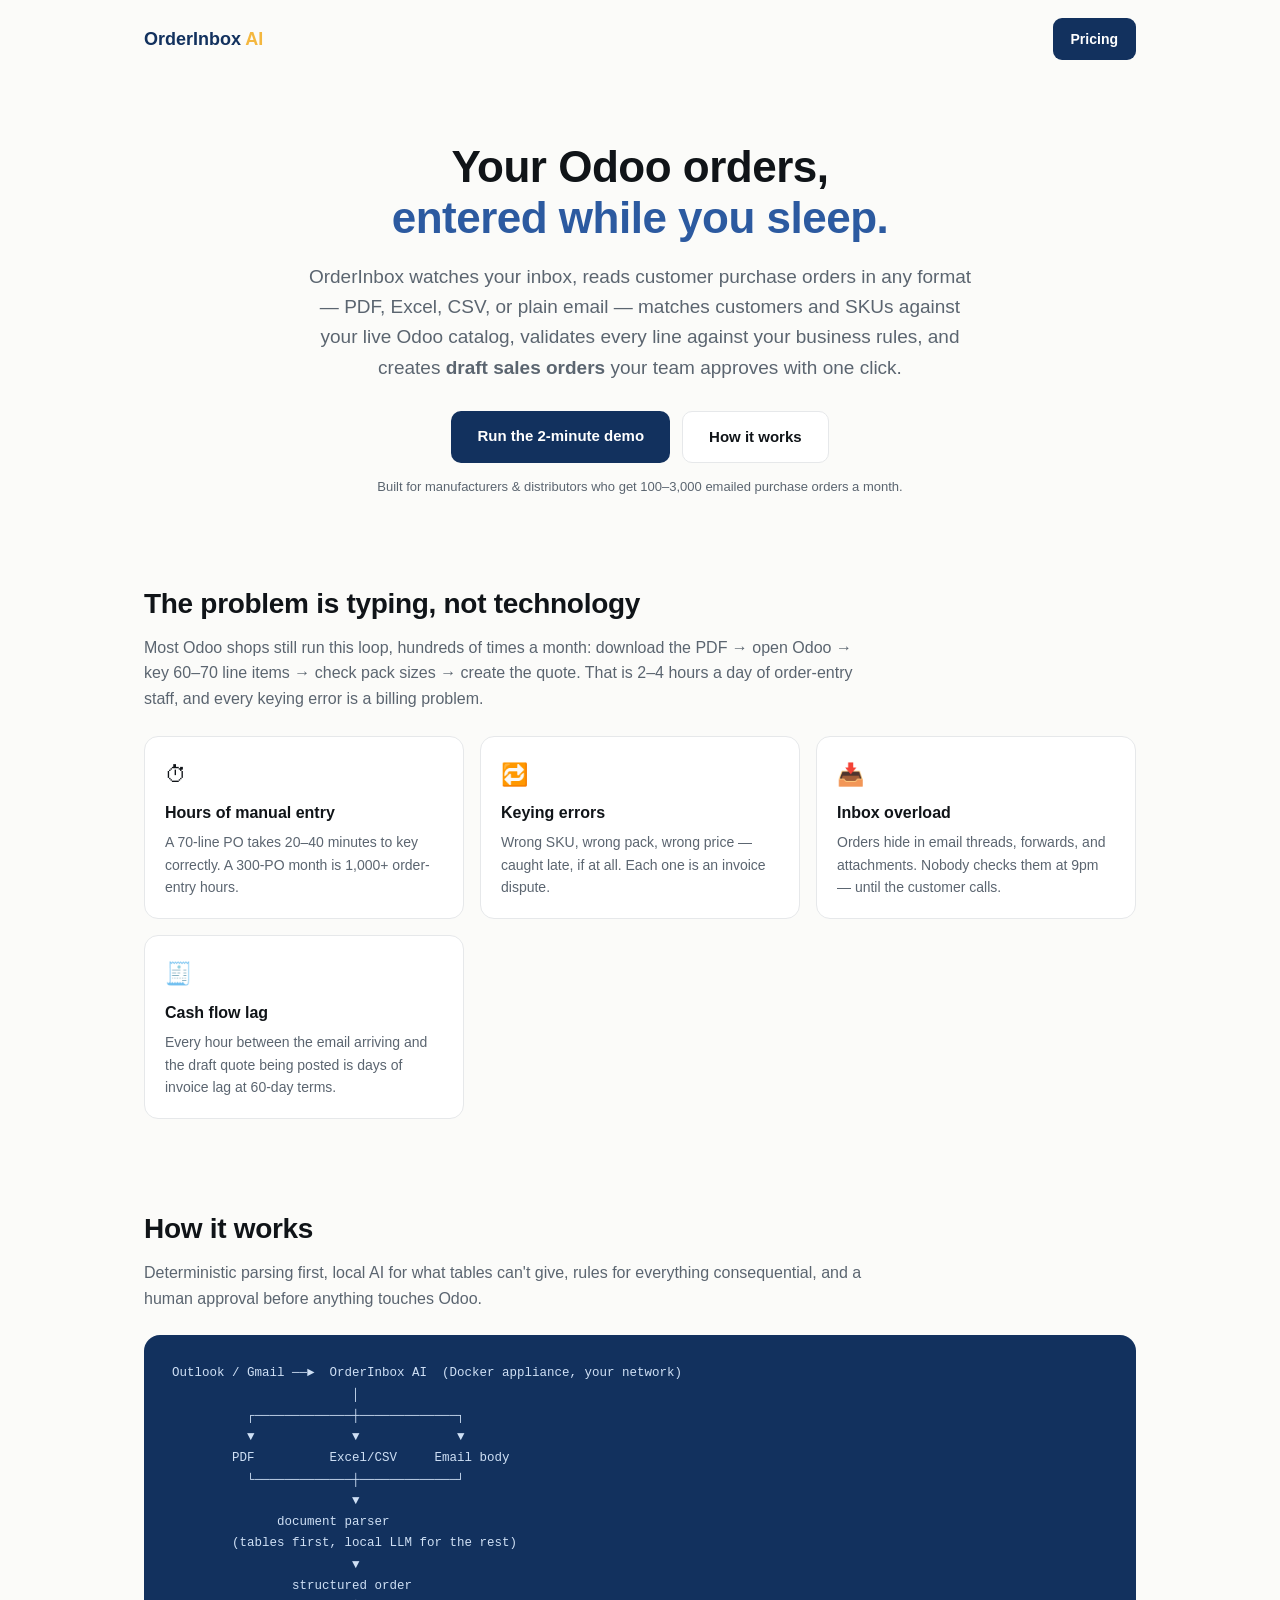
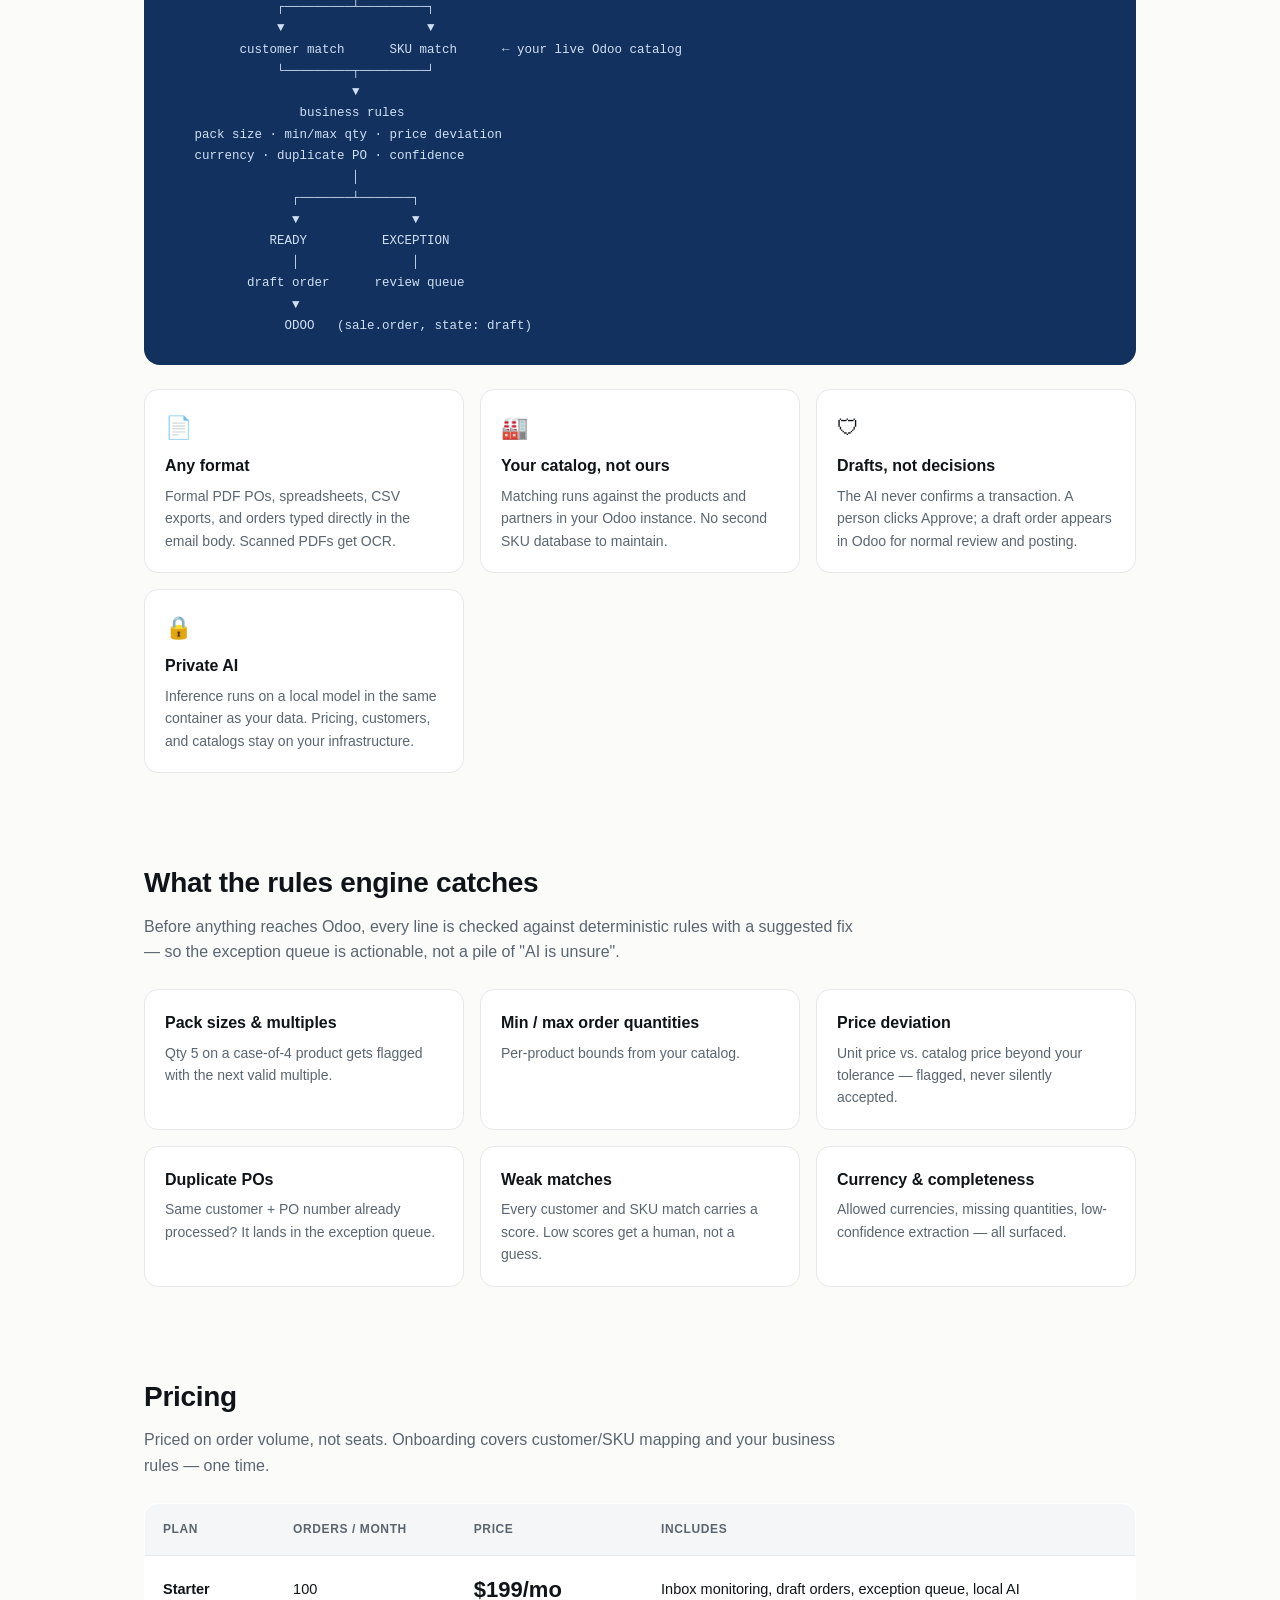
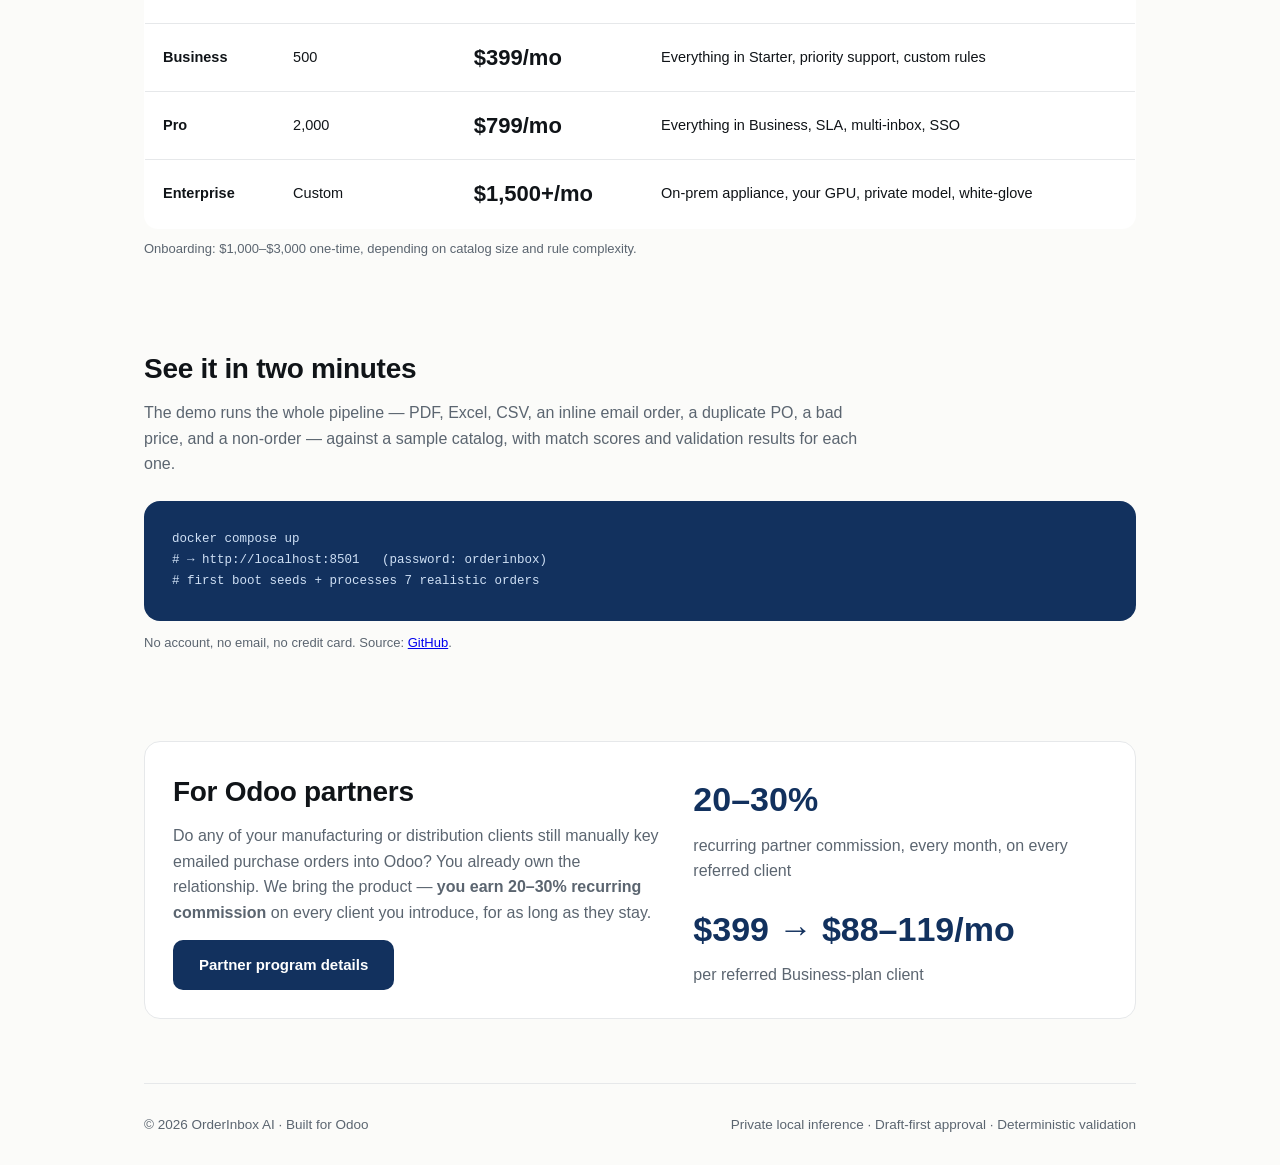
==== site/index.html @ aa154812 "OrderInbox AI v0.1.0 — unattended AI order entry for Odoo - Inbox monitoring (IMAP/Gmail) with idemp" ====
<!DOCTYPE html>
<html lang="en">
<head>
<meta charset="utf-8">
<meta name="viewport" content="width=device-width, initial-scale=1">
<title>OrderInbox AI — AI order entry for Odoo</title>
<meta name="description" content="OrderInbox AI watches your inbox, reads customer purchase orders (PDF, Excel, CSV, email), matches customers and SKUs against your Odoo catalog, validates business rules, and creates draft sales orders for one-click approval. Private, local AI.">
<style>
:root{--ink:#101418;--muted:#5b6570;--bg:#fbfbf9;--panel:#fff;--line:#e6e8ea;--brand:#12315e;--brand2:#2c5aa0;--ok:#0e7a5f;--accent:#f4b73f}
*{box-sizing:border-box;margin:0}
body{font-family:-apple-system,"Segoe UI",Roboto,Inter,Arial,sans-serif;color:var(--ink);background:var(--bg);line-height:1.6}
.wrap{max-width:1040px;margin:0 auto;padding:0 24px}
nav{display:flex;justify-content:space-between;align-items:center;padding:18px 0}
.logo{font-weight:800;font-size:18px;color:var(--brand)}
.logo span{color:var(--accent)}
nav a.cta{background:var(--brand);color:#fff;padding:10px 18px;border-radius:9px;text-decoration:none;font-weight:600;font-size:14px}
header{padding:64px 0 40px;text-align:center}
h1{font-size:44px;line-height:1.15;letter-spacing:-.5px;margin-bottom:18px}
h1 em{font-style:normal;color:var(--brand2)}
.sub{font-size:19px;color:var(--muted);max-width:680px;margin:0 auto 28px}
.cta-row{display:flex;gap:12px;justify-content:center;flex-wrap:wrap;margin-bottom:14px}
.btn{display:inline-block;padding:13px 26px;border-radius:10px;font-weight:700;text-decoration:none;font-size:15px}
.btn.p{background:var(--brand);color:#fff}
.btn.s{background:#fff;border:1.5px solid var(--line);color:var(--ink)}
.fine{font-size:13px;color:var(--muted)}
section{padding:44px 0}
h2{font-size:28px;margin-bottom:8px;letter-spacing:-.3px}
.lead{color:var(--muted);margin-bottom:24px;max-width:720px}
.grid{display:grid;grid-template-columns:repeat(auto-fit,minmax(240px,1fr));gap:16px}
.card{background:var(--panel);border:1px solid var(--line);border-radius:14px;padding:20px}
.card h3{font-size:16px;margin-bottom:6px}
.card p{font-size:14px;color:var(--muted)}
.card .ico{font-size:22px;margin-bottom:8px}
.flow{background:var(--brand);color:#dbe6f5;border-radius:16px;padding:28px;font-size:14px}
.flow pre{font-family:ui-monospace,Menlo,Consolas,monospace;font-size:12.5px;line-height:1.7;color:#cfe0f5;overflow:auto}
table.plans{width:100%;border-collapse:collapse;background:#fff;border:1px solid var(--line);border-radius:14px;overflow:hidden}
table.plans th,table.plans td{padding:16px 18px;text-align:left;border-bottom:1px solid var(--line);font-size:14.5px}
table.plans th{background:#f4f6f8;font-size:12px;text-transform:uppercase;letter-spacing:.05em;color:var(--muted)}
table.plans td.price{font-size:22px;font-weight:800}
table.plans tr:last-child td{border-bottom:none}
.tag{display:inline-block;background:#eef4ee;color:var(--ok);font-size:12px;font-weight:700;padding:3px 10px;border-radius:99px;margin-left:8px}
.partner{background:#fff;border:1px solid var(--line);border-radius:16px;padding:28px;display:grid;grid-template-columns:1.2fr 1fr;gap:24px}
.stat{font-size:34px;font-weight:800;color:var(--brand)}
footer{border-top:1px solid var(--line);padding:30px 0;margin-top:20px;color:var(--muted);font-size:13.5px;display:flex;justify-content:space-between;flex-wrap:wrap;gap:10px}
@media(max-width:760px){.partner{grid-template-columns:1fr}h1{font-size:32px}}
</style>
</head>
<body>
<div class="wrap">
  <nav>
    <div class="logo">OrderInbox<span> AI</span></div>
    <a class="cta" href="#pricing">Pricing</a>
  </nav>

  <header>
    <h1>Your Odoo orders,<br><em>entered while you sleep.</em></h1>
    <p class="sub">OrderInbox watches your inbox, reads customer purchase orders in any format — PDF, Excel, CSV, or plain email — matches customers and SKUs against your live Odoo catalog, validates every line against your business rules, and creates <b>draft sales orders</b> your team approves with one click.</p>
    <div class="cta-row">
      <a class="btn p" href="#demo">Run the 2-minute demo</a>
      <a class="btn s" href="#how">How it works</a>
    </div>
    <p class="fine">Built for manufacturers &amp; distributors who get 100–3,000 emailed purchase orders a month.</p>
  </header>

  <section>
    <h2>The problem is typing, not technology</h2>
    <p class="lead">Most Odoo shops still run this loop, hundreds of times a month: download the PDF → open Odoo → key 60–70 line items → check pack sizes → create the quote. That is 2–4 hours a day of order-entry staff, and every keying error is a billing problem.</p>
    <div class="grid">
      <div class="card"><div class="ico">⏱</div><h3>Hours of manual entry</h3><p>A 70-line PO takes 20–40 minutes to key correctly. A 300-PO month is 1,000+ order-entry hours.</p></div>
      <div class="card"><div class="ico">🔁</div><h3>Keying errors</h3><p>Wrong SKU, wrong pack, wrong price — caught late, if at all. Each one is an invoice dispute.</p></div>
      <div class="card"><div class="ico">📥</div><h3>Inbox overload</h3><p>Orders hide in email threads, forwards, and attachments. Nobody checks them at 9pm — until the customer calls.</p></div>
      <div class="card"><div class="ico">🧾</div><h3>Cash flow lag</h3><p>Every hour between the email arriving and the draft quote being posted is days of invoice lag at 60-day terms.</p></div>
    </div>
  </section>

  <section id="how">
    <h2>How it works</h2>
    <p class="lead">Deterministic parsing first, local AI for what tables can't give, rules for everything consequential, and a human approval before anything touches Odoo.</p>
    <div class="flow"><pre>
Outlook / Gmail ──►  OrderInbox AI  (Docker appliance, your network)
                        │
          ┌─────────────┼─────────────┐
          ▼             ▼             ▼
        PDF          Excel/CSV     Email body
          └─────────────┼─────────────┘
                        ▼
              document parser
        (tables first, local LLM for the rest)
                        ▼
                structured order
              ┌─────────┴─────────┐
              ▼                   ▼
         customer match      SKU match      ← your live Odoo catalog
              └─────────┬─────────┘
                        ▼
                 business rules
   pack size · min/max qty · price deviation
   currency · duplicate PO · confidence
                        │
                ┌───────┴───────┐
                ▼               ▼
             READY          EXCEPTION
                │               │
          draft order      review queue
                ▼
               ODOO   (sale.order, state: draft)
</pre></div>
    <div class="grid" style="margin-top:24px">
      <div class="card"><div class="ico">📄</div><h3>Any format</h3><p>Formal PDF POs, spreadsheets, CSV exports, and orders typed directly in the email body. Scanned PDFs get OCR.</p></div>
      <div class="card"><div class="ico">🏭</div><h3>Your catalog, not ours</h3><p>Matching runs against the products and partners in your Odoo instance. No second SKU database to maintain.</p></div>
      <div class="card"><div class="ico">🛡</div><h3>Drafts, not decisions</h3><p>The AI never confirms a transaction. A person clicks Approve; a draft order appears in Odoo for normal review and posting.</p></div>
      <div class="card"><div class="ico">🔒</div><h3>Private AI</h3><p>Inference runs on a local model in the same container as your data. Pricing, customers, and catalogs stay on your infrastructure.</p></div>
    </div>
  </section>

  <section>
    <h2>What the rules engine catches</h2>
    <p class="lead">Before anything reaches Odoo, every line is checked against deterministic rules with a suggested fix — so the exception queue is actionable, not a pile of "AI is unsure".</p>
    <div class="grid">
      <div class="card"><h3>Pack sizes &amp; multiples</h3><p>Qty 5 on a case-of-4 product gets flagged with the next valid multiple.</p></div>
      <div class="card"><h3>Min / max order quantities</h3><p>Per-product bounds from your catalog.</p></div>
      <div class="card"><h3>Price deviation</h3><p>Unit price vs. catalog price beyond your tolerance — flagged, never silently accepted.</p></div>
      <div class="card"><h3>Duplicate POs</h3><p>Same customer + PO number already processed? It lands in the exception queue.</p></div>
      <div class="card"><h3>Weak matches</h3><p>Every customer and SKU match carries a score. Low scores get a human, not a guess.</p></div>
      <div class="card"><h3>Currency &amp; completeness</h3><p>Allowed currencies, missing quantities, low-confidence extraction — all surfaced.</p></div>
    </div>
  </section>

  <section id="pricing">
    <h2>Pricing</h2>
    <p class="lead">Priced on order volume, not seats. Onboarding covers customer/SKU mapping and your business rules — one time.</p>
    <table class="plans">
      <tr><th>Plan</th><th>Orders / month</th><th>Price</th><th>Includes</th></tr>
      <tr><td><b>Starter</b></td><td>100</td><td class="price">$199/mo</td><td>Inbox monitoring, draft orders, exception queue, local AI</td></tr>
      <tr><td><b>Business</b></td><td>500</td><td class="price">$399/mo</td><td>Everything in Starter, priority support, custom rules</td></tr>
      <tr><td><b>Pro</b></td><td>2,000</td><td class="price">$799/mo</td><td>Everything in Business, SLA, multi-inbox, SSO</td></tr>
      <tr><td><b>Enterprise</b></td><td>Custom</td><td class="price">$1,500+/mo</td><td>On-prem appliance, your GPU, private model, white-glove</td></tr>
    </table>
    <p class="fine" style="margin-top:10px">Onboarding: $1,000–$3,000 one-time, depending on catalog size and rule complexity.</p>
  </section>

  <section id="demo">
    <h2>See it in two minutes</h2>
    <p class="lead">The demo runs the whole pipeline — PDF, Excel, CSV, an inline email order, a duplicate PO, a bad price, and a non-order — against a sample catalog, with match scores and validation results for each one.</p>
    <div class="flow"><pre>
docker compose up
# → http://localhost:8501   (password: orderinbox)
# first boot seeds + processes 7 realistic orders</pre></div>
    <p class="fine" style="margin-top:12px">No account, no email, no credit card. Source: <a href="#">GitHub</a>.</p>
  </section>

  <section>
    <div class="partner">
      <div>
        <h2>For Odoo partners</h2>
        <p class="lead" style="margin-bottom:14px">Do any of your manufacturing or distribution clients still manually key emailed purchase orders into Odoo? You already own the relationship. We bring the product — <b>you earn 20–30% recurring commission</b> on every client you introduce, for as long as they stay.</p>
        <a class="btn p" href="#">Partner program details</a>
      </div>
      <div style="align-self:center">
        <div class="stat">20–30%</div>
        <p class="lead" style="margin:6px 0 18px">recurring partner commission, every month, on every referred client</p>
        <div class="stat">$399 → $88–119/mo</div>
        <p class="lead" style="margin:6px 0 0">per referred Business-plan client</p>
      </div>
    </div>
  </section>

  <footer>
    <span>© 2026 OrderInbox AI · Built for Odoo</span>
    <span>Private local inference · Draft-first approval · Deterministic validation</span>
  </footer>
</div>
</body>
</html>
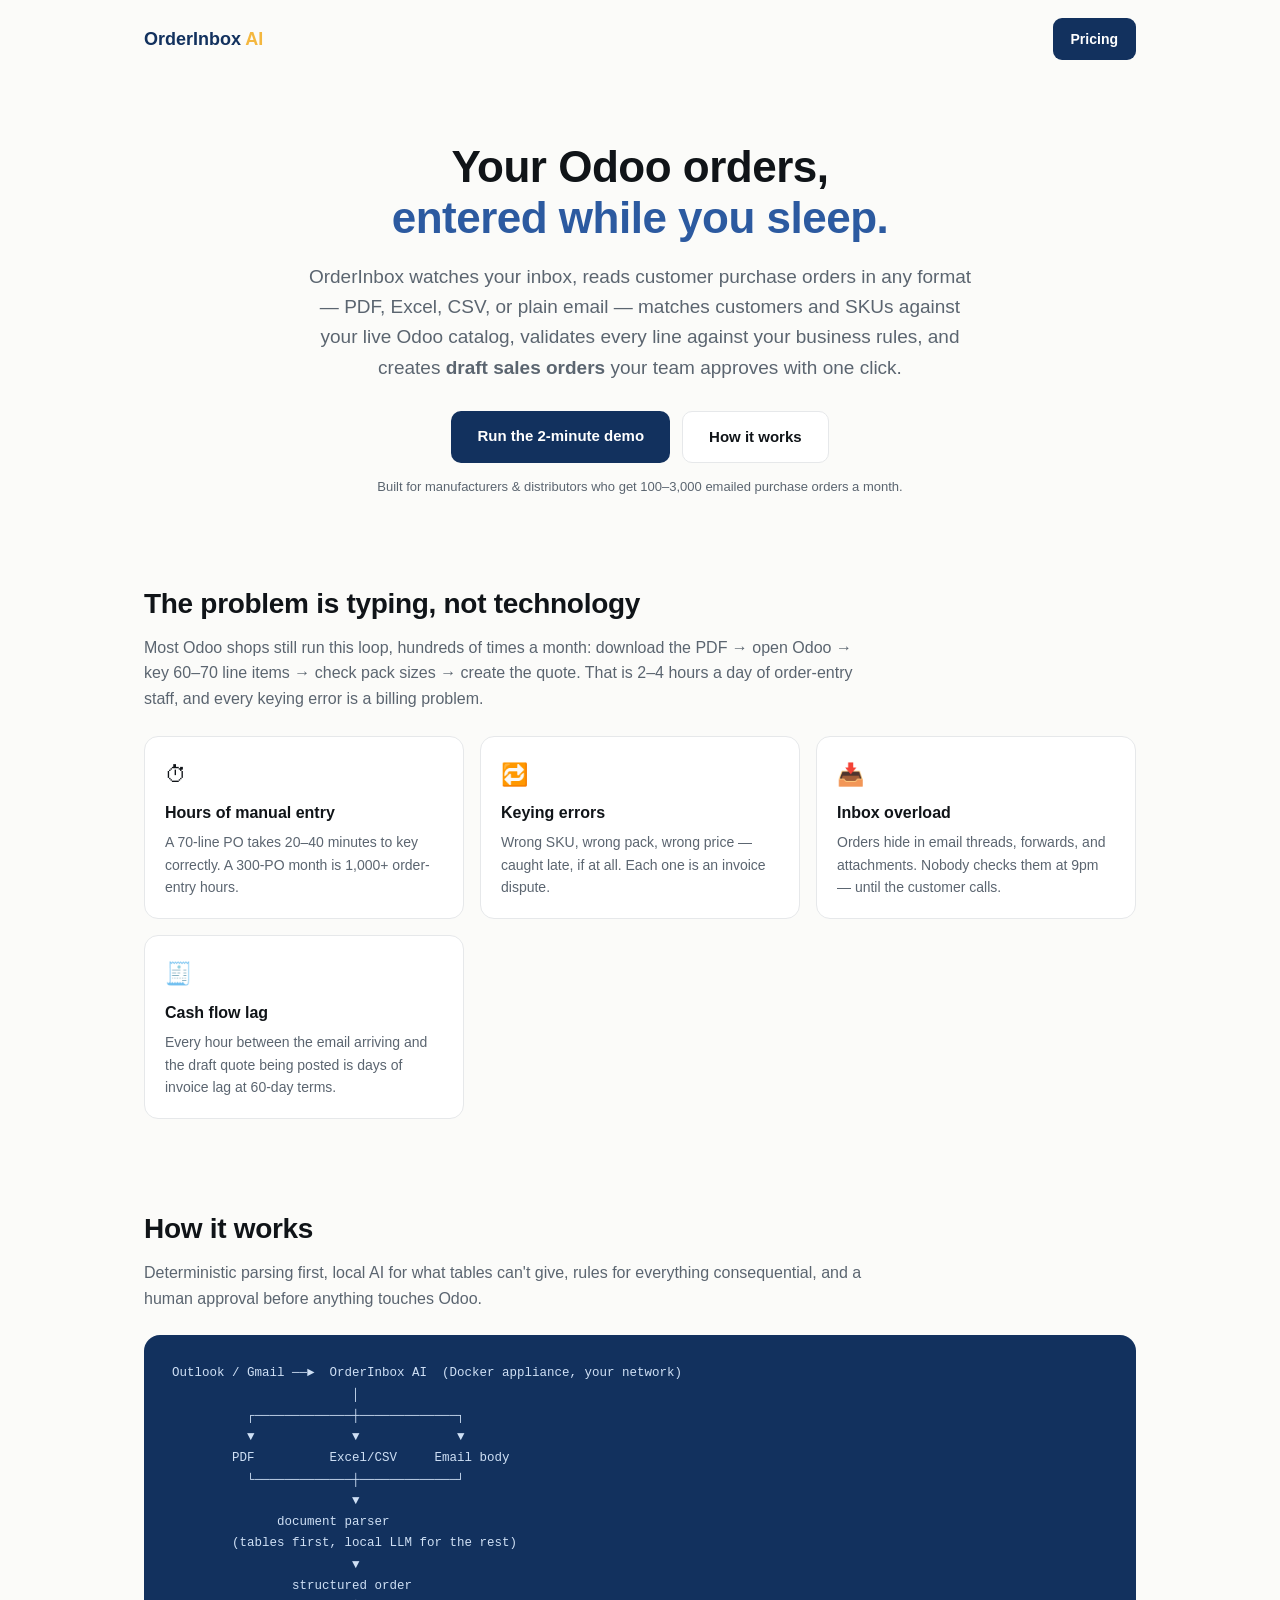
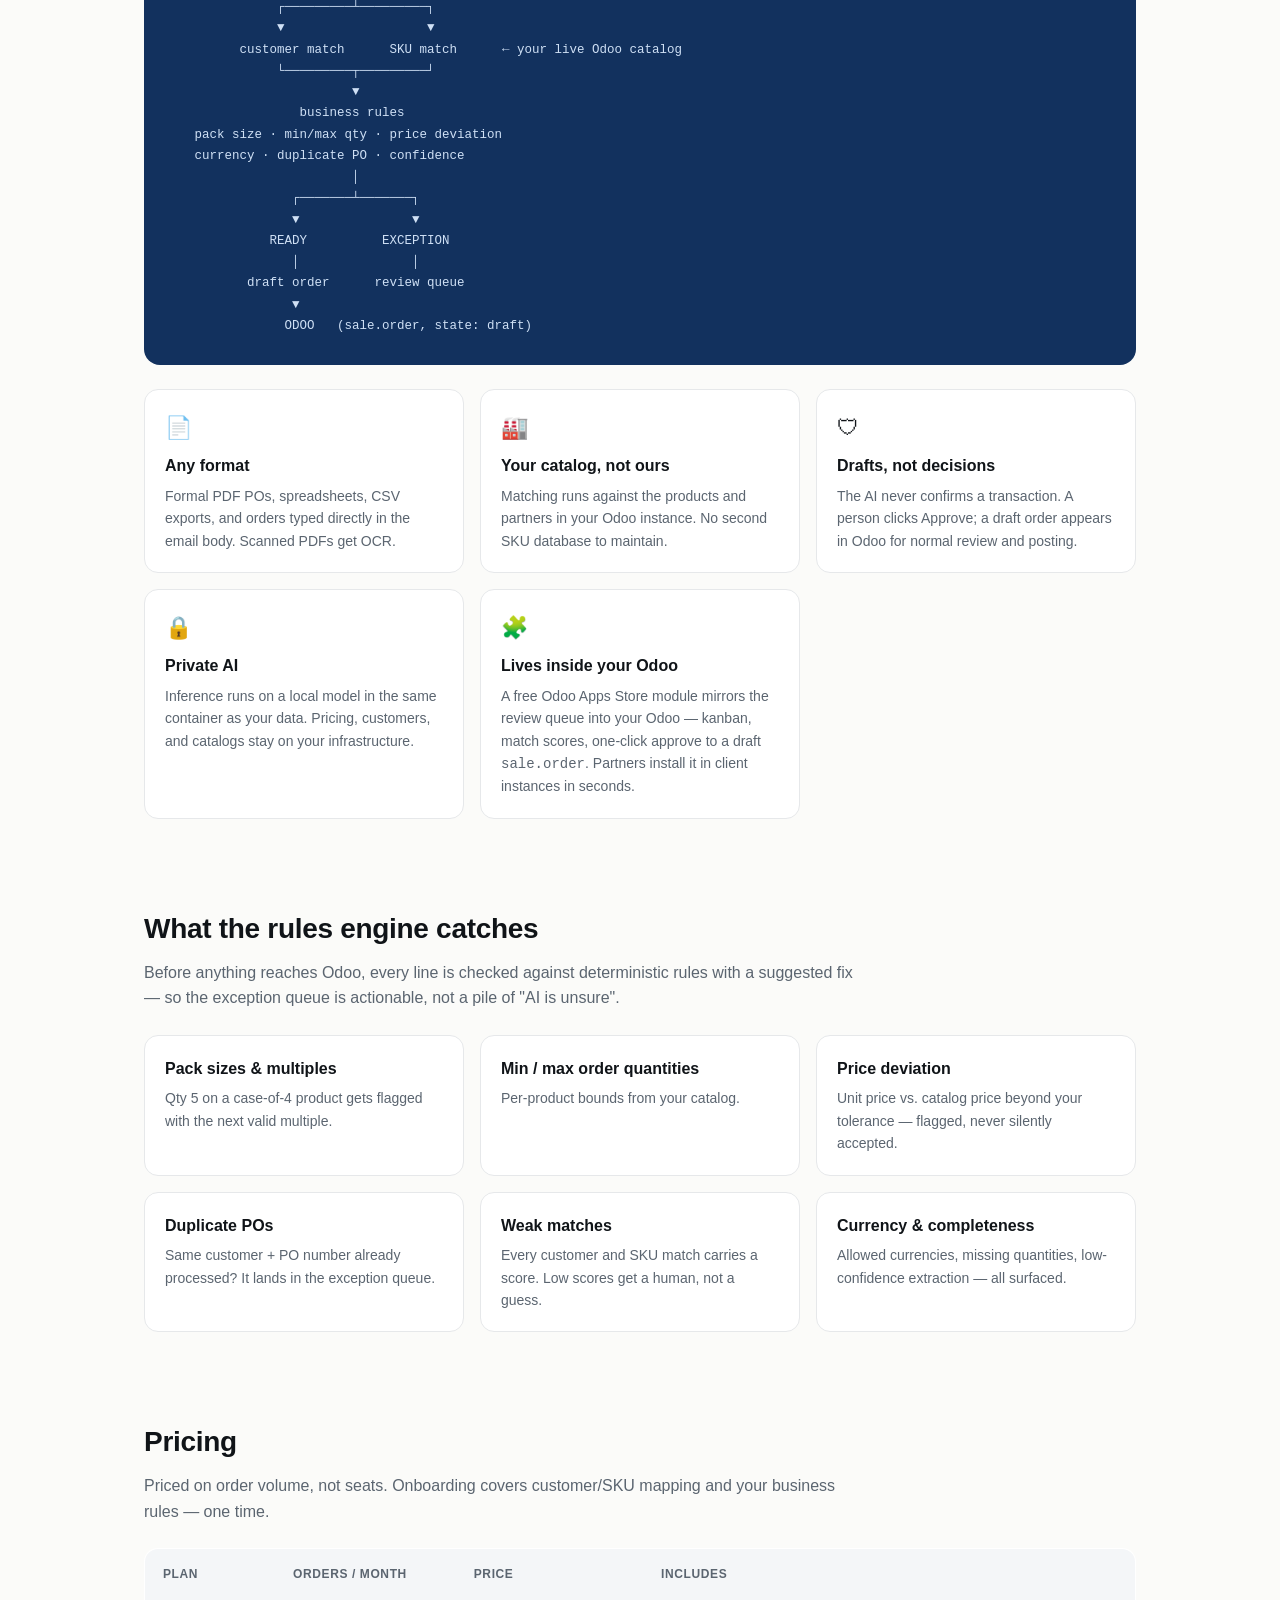
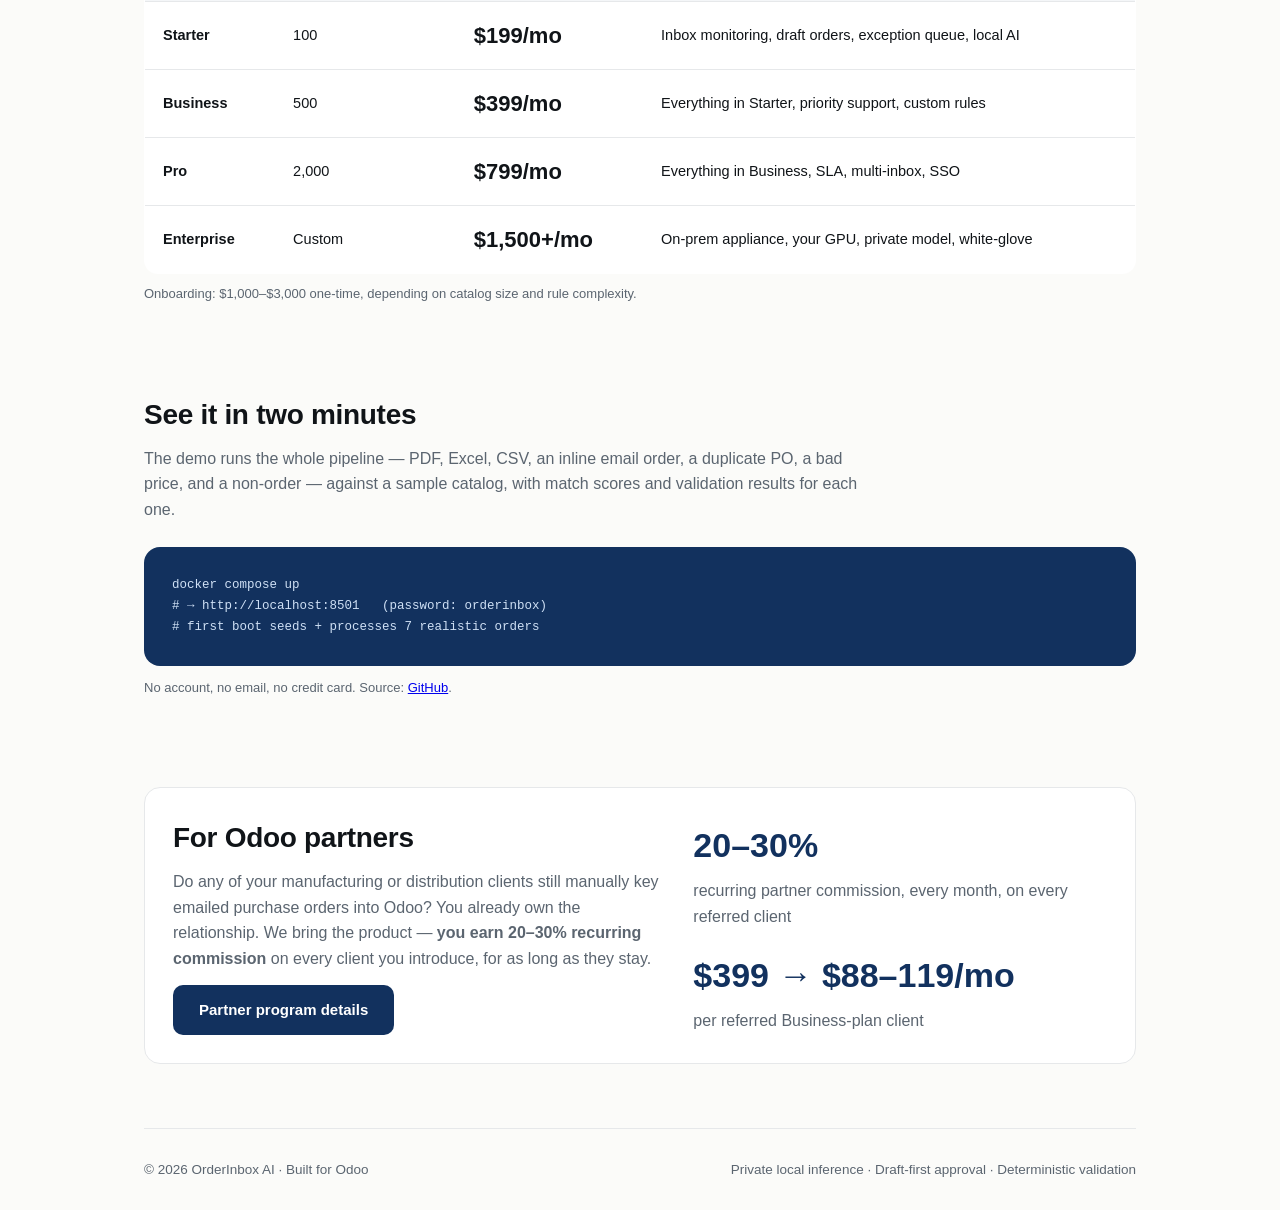
==== commit b4d95dfc: "OrderInbox AI v0.2.0 — Odoo Apps Store module + API bridge - addons/orderinbox: Odoo 18 module for t" ====
--- a/site/index.html
+++ b/site/index.html
@@ -110,6 +110,7 @@
       <div class="card"><div class="ico">🏭</div><h3>Your catalog, not ours</h3><p>Matching runs against the products and partners in your Odoo instance. No second SKU database to maintain.</p></div>
       <div class="card"><div class="ico">🛡</div><h3>Drafts, not decisions</h3><p>The AI never confirms a transaction. A person clicks Approve; a draft order appears in Odoo for normal review and posting.</p></div>
       <div class="card"><div class="ico">🔒</div><h3>Private AI</h3><p>Inference runs on a local model in the same container as your data. Pricing, customers, and catalogs stay on your infrastructure.</p></div>
+      <div class="card"><div class="ico">🧩</div><h3>Lives inside your Odoo</h3><p>A free Odoo Apps Store module mirrors the review queue into your Odoo — kanban, match scores, one-click approve to a draft <code>sale.order</code>. Partners install it in client instances in seconds.</p></div>
     </div>
   </section>
 
